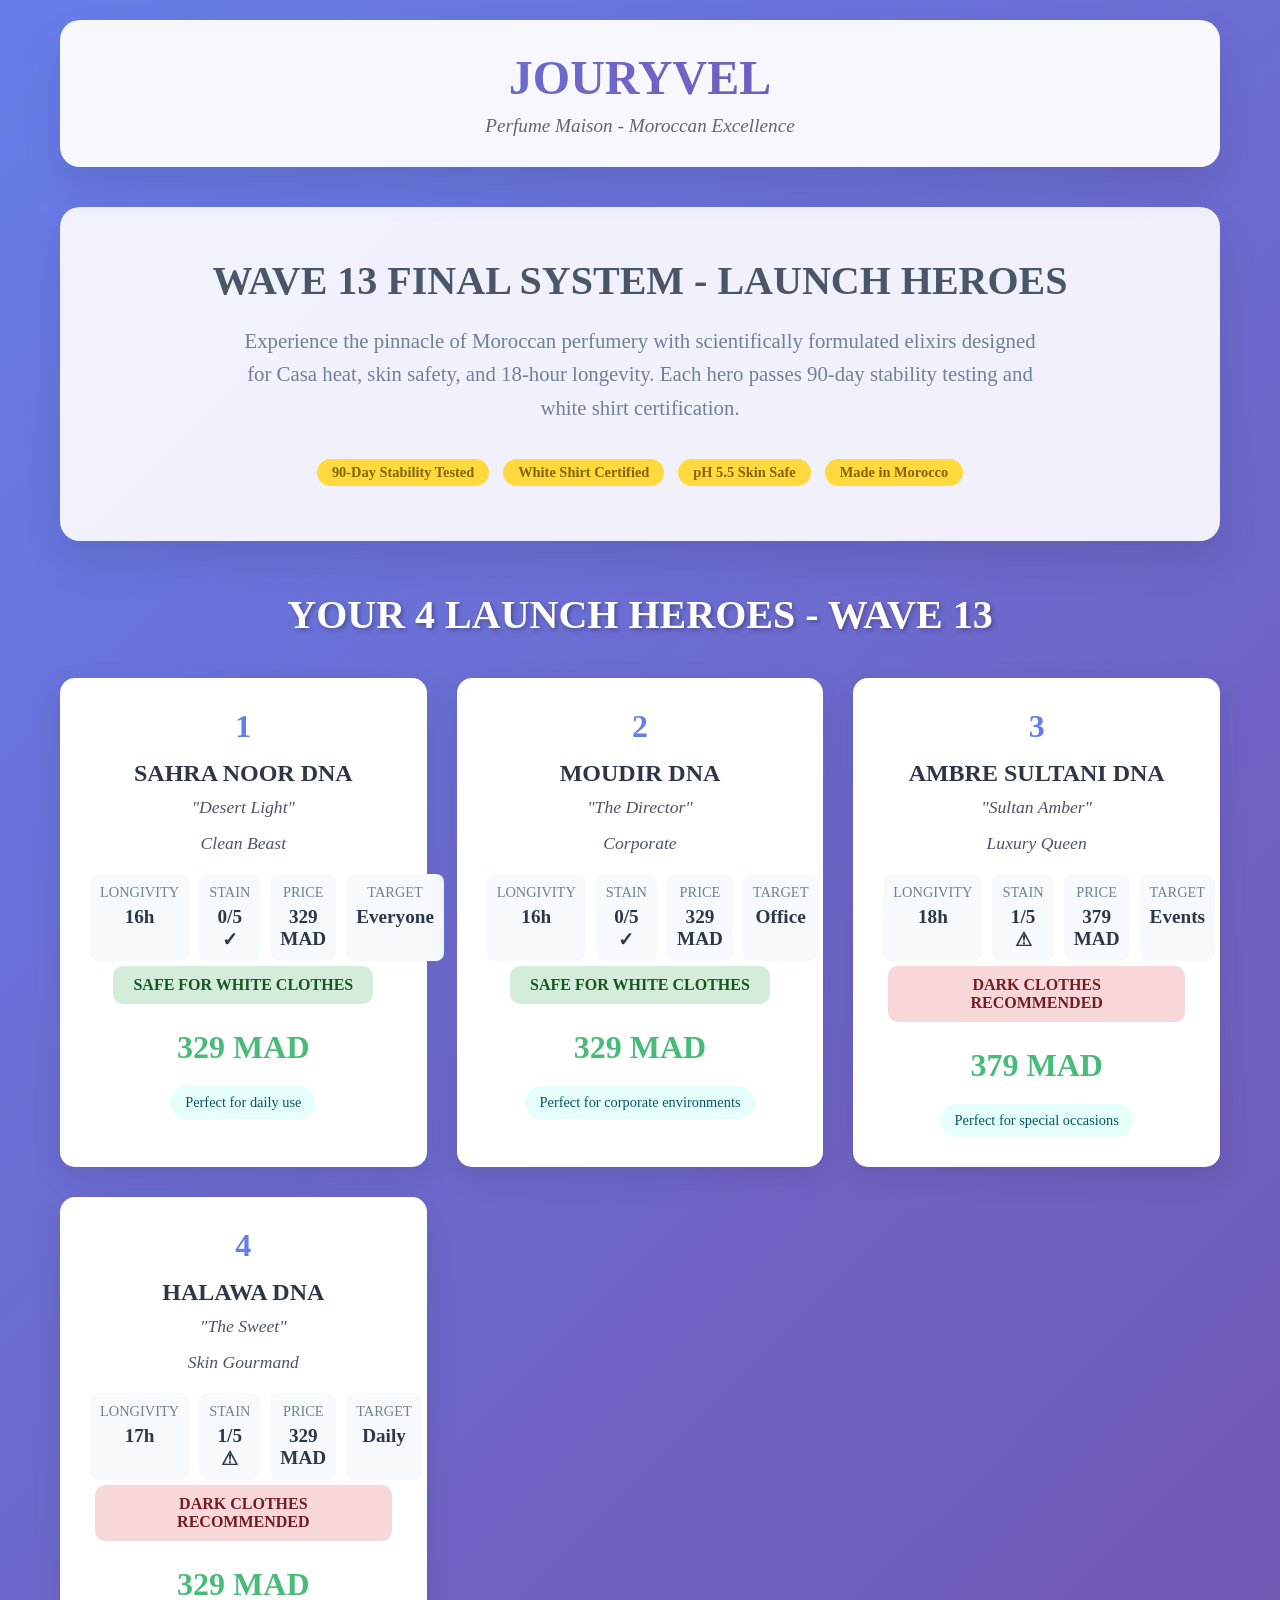
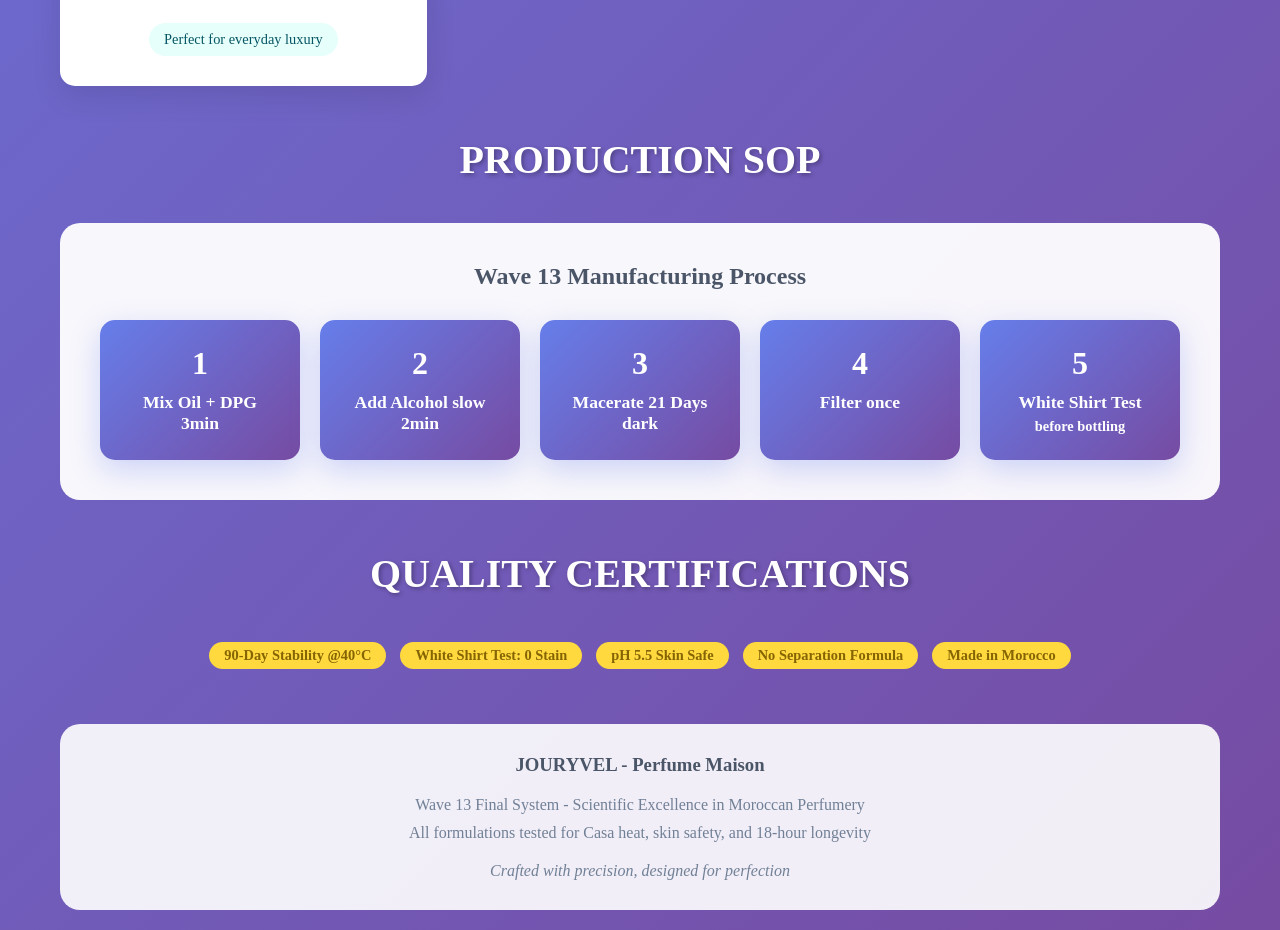
==== index.html @ 304a794f "JOURYVEL Wave 13 Final System - Complete Production Suite" ====
<!DOCTYPE html>
<html lang="en">
<head>
    <meta charset="UTF-8">
    <meta name="viewport" content="width=device-width, initial-scale=1.0">
    <title>JOURYVEL - Perfume Maison</title>
    <style>
        * {
            margin: 0;
            padding: 0;
            box-sizing: border-box;
        }
        
        body {
            font-family: 'Playfair Display', serif;
            background: linear-gradient(135deg, #667eea 0%, #764ba2 100%);
            min-height: 100vh;
            color: #333;
        }
        
        .container {
            max-width: 1200px;
            margin: 0 auto;
            padding: 20px;
        }
        
        header {
            background: rgba(255, 255, 255, 0.95);
            backdrop-filter: blur(10px);
            padding: 30px;
            text-align: center;
            border-radius: 20px;
            margin-bottom: 40px;
            box-shadow: 0 20px 40px rgba(0,0,0,0.1);
        }
        
        .logo {
            font-size: 3em;
            font-weight: bold;
            background: linear-gradient(135deg, #667eea, #764ba2);
            -webkit-background-clip: text;
            -webkit-text-fill-color: transparent;
            margin-bottom: 10px;
        }
        
        .tagline {
            font-size: 1.2em;
            color: #666;
            font-style: italic;
        }
        
        .hero {
            background: rgba(255, 255, 255, 0.9);
            padding: 50px;
            border-radius: 20px;
            text-align: center;
            margin-bottom: 50px;
            box-shadow: 0 20px 40px rgba(0,0,0,0.1);
        }
        
        .hero h2 {
            font-size: 2.5em;
            margin-bottom: 20px;
            color: #4a5568;
        }
        
        .hero p {
            font-size: 1.3em;
            line-height: 1.6;
            color: #718096;
            max-width: 800px;
            margin: 0 auto;
        }
        
        .launch-heroes {
            display: grid;
            grid-template-columns: repeat(auto-fit, minmax(300px, 1fr));
            gap: 30px;
            margin-bottom: 50px;
        }
        
        .hero-card {
            background: white;
            border-radius: 15px;
            padding: 30px;
            text-align: center;
            box-shadow: 0 10px 30px rgba(0,0,0,0.1);
            transition: transform 0.3s ease, box-shadow 0.3s ease;
        }
        
        .hero-card:hover {
            transform: translateY(-10px);
            box-shadow: 0 20px 40px rgba(0,0,0,0.15);
        }
        
        .hero-number {
            font-size: 2em;
            font-weight: bold;
            color: #667eea;
            margin-bottom: 15px;
        }
        
        .hero-name {
            font-size: 1.5em;
            font-weight: bold;
            margin-bottom: 10px;
            color: #2d3748;
        }
        
        .hero-dna {
            font-size: 1.1em;
            color: #4a5568;
            margin-bottom: 15px;
            font-style: italic;
        }
        
        .hero-specs {
            display: grid;
            grid-template-columns: repeat(4, 1fr);
            gap: 10px;
            margin-top: 20px;
        }
        
        .spec-item {
            background: #f7fafc;
            padding: 10px;
            border-radius: 8px;
        }
        
        .spec-label {
            font-size: 0.9em;
            color: #718096;
            margin-bottom: 5px;
        }
        
        .spec-value {
            font-size: 1.2em;
            font-weight: bold;
            color: #2d3748;
        }
        
        .hero-price {
            font-size: 2em;
            font-weight: bold;
            color: #48bb78;
            margin: 20px 0;
        }
        
        .hero-target {
            background: #e6fffa;
            color: #065665;
            padding: 8px 15px;
            border-radius: 20px;
            display: inline-block;
            font-size: 0.9em;
        }
        
        .section-title {
            text-align: center;
            font-size: 2.5em;
            margin-bottom: 40px;
            color: white;
            text-shadow: 2px 2px 4px rgba(0,0,0,0.3);
        }
        
        .production-sop {
            background: rgba(255, 255, 255, 0.95);
            padding: 40px;
            border-radius: 20px;
            margin-bottom: 50px;
        }
        
        .sop-steps {
            display: grid;
            grid-template-columns: repeat(auto-fit, minmax(200px, 1fr));
            gap: 20px;
            margin-top: 30px;
        }
        
        .sop-step {
            background: linear-gradient(135deg, #667eea, #764ba2);
            color: white;
            padding: 25px;
            border-radius: 15px;
            text-align: center;
            font-weight: bold;
            box-shadow: 0 10px 30px rgba(102, 126, 234, 0.3);
        }
        
        .sop-number {
            font-size: 2em;
            margin-bottom: 10px;
        }
        
        .sop-text {
            font-size: 1.1em;
        }
        
        .quality-badge {
            display: inline-block;
            background: #ffd93d;
            color: #856404;
            padding: 5px 15px;
            border-radius: 20px;
            font-weight: bold;
            margin: 5px;
            font-size: 0.9em;
        }
        
        footer {
            background: rgba(255, 255, 255, 0.9);
            padding: 30px;
            text-align: center;
            border-radius: 20px;
            margin-top: 50px;
        }
        
        .stain-safe {
            background: #d4edda;
            color: #155724;
            padding: 10px 20px;
            border-radius: 10px;
            display: inline-block;
            margin: 5px;
            font-weight: bold;
        }
        
        .stain-warning {
            background: #f8d7da;
            color: #721c24;
            padding: 10px 20px;
            border-radius: 10px;
            display: inline-block;
            margin: 5px;
            font-weight: bold;
        }
        
        @media (max-width: 768px) {
            .hero-specs {
                grid-template-columns: repeat(2, 1fr);
            }
            
            .launch-heroes {
                grid-template-columns: 1fr;
            }
            
            .logo {
                font-size: 2em;
            }
            
            .hero h2 {
                font-size: 2em;
            }
        }
    </style>
</head>
<body>
    <div class="container">
        <header>
            <div class="logo">JOURYVEL</div>
            <div class="tagline">Perfume Maison - Moroccan Excellence</div>
        </header>
        
        <section class="hero">
            <h2>WAVE 13 FINAL SYSTEM - LAUNCH HEROES</h2>
            <p>Experience the pinnacle of Moroccan perfumery with scientifically formulated elixirs designed for Casa heat, skin safety, and 18-hour longevity. Each hero passes 90-day stability testing and white shirt certification.</p>
            <div style="margin-top: 30px;">
                <span class="quality-badge">90-Day Stability Tested</span>
                <span class="quality-badge">White Shirt Certified</span>
                <span class="quality-badge">pH 5.5 Skin Safe</span>
                <span class="quality-badge">Made in Morocco</span>
            </div>
        </section>
        
        <h2 class="section-title">YOUR 4 LAUNCH HEROES - WAVE 13</h2>
        
        <div class="launch-heroes">
            <div class="hero-card">
                <div class="hero-number">1</div>
                <div class="hero-name">SAHRA NOOR DNA</div>
                <div class="hero-dna">"Desert Light"</div>
                <div class="hero-dna">Clean Beast</div>
                <div class="hero-specs">
                    <div class="spec-item">
                        <div class="spec-label">LONGIVITY</div>
                        <div class="spec-value">16h</div>
                    </div>
                    <div class="spec-item">
                        <div class="spec-label">STAIN</div>
                        <div class="spec-value">0/5 ✓</div>
                    </div>
                    <div class="spec-item">
                        <div class="spec-label">PRICE</div>
                        <div class="spec-value">329 MAD</div>
                    </div>
                    <div class="spec-item">
                        <div class="spec-label">TARGET</div>
                        <div class="spec-value">Everyone</div>
                    </div>
                </div>
                <div class="stain-safe">SAFE FOR WHITE CLOTHES</div>
                <div class="hero-price">329 MAD</div>
                <div class="hero-target">Perfect for daily use</div>
            </div>
            
            <div class="hero-card">
                <div class="hero-number">2</div>
                <div class="hero-name">MOUDIR DNA</div>
                <div class="hero-dna">"The Director"</div>
                <div class="hero-dna">Corporate</div>
                <div class="hero-specs">
                    <div class="spec-item">
                        <div class="spec-label">LONGIVITY</div>
                        <div class="spec-value">16h</div>
                    </div>
                    <div class="spec-item">
                        <div class="spec-label">STAIN</div>
                        <div class="spec-value">0/5 ✓</div>
                    </div>
                    <div class="spec-item">
                        <div class="spec-label">PRICE</div>
                        <div class="spec-value">329 MAD</div>
                    </div>
                    <div class="spec-item">
                        <div class="spec-label">TARGET</div>
                        <div class="spec-value">Office</div>
                    </div>
                </div>
                <div class="stain-safe">SAFE FOR WHITE CLOTHES</div>
                <div class="hero-price">329 MAD</div>
                <div class="hero-target">Perfect for corporate environments</div>
            </div>
            
            <div class="hero-card">
                <div class="hero-number">3</div>
                <div class="hero-name">AMBRE SULTANI DNA</div>
                <div class="hero-dna">"Sultan Amber"</div>
                <div class="hero-dna">Luxury Queen</div>
                <div class="hero-specs">
                    <div class="spec-item">
                        <div class="spec-label">LONGIVITY</div>
                        <div class="spec-value">18h</div>
                    </div>
                    <div class="spec-item">
                        <div class="spec-label">STAIN</div>
                        <div class="spec-value">1/5 ⚠</div>
                    </div>
                    <div class="spec-item">
                        <div class="spec-label">PRICE</div>
                        <div class="spec-value">379 MAD</div>
                    </div>
                    <div class="spec-item">
                        <div class="spec-label">TARGET</div>
                        <div class="spec-value">Events</div>
                    </div>
                </div>
                <div class="stain-warning">DARK CLOTHES RECOMMENDED</div>
                <div class="hero-price">379 MAD</div>
                <div class="hero-target">Perfect for special occasions</div>
            </div>
            
            <div class="hero-card">
                <div class="hero-number">4</div>
                <div class="hero-name">HALAWA DNA</div>
                <div class="hero-dna">"The Sweet"</div>
                <div class="hero-dna">Skin Gourmand</div>
                <div class="hero-specs">
                    <div class="spec-item">
                        <div class="spec-label">LONGIVITY</div>
                        <div class="spec-value">17h</div>
                    </div>
                    <div class="spec-item">
                        <div class="spec-label">STAIN</div>
                        <div class="spec-value">1/5 ⚠</div>
                    </div>
                    <div class="spec-item">
                        <div class="spec-label">PRICE</div>
                        <div class="spec-value">329 MAD</div>
                    </div>
                    <div class="spec-item">
                        <div class="spec-label">TARGET</div>
                        <div class="spec-value">Daily</div>
                    </div>
                </div>
                <div class="stain-warning">DARK CLOTHES RECOMMENDED</div>
                <div class="hero-price">329 MAD</div>
                <div class="hero-target">Perfect for everyday luxury</div>
            </div>
        </div>
        
        <h2 class="section-title">PRODUCTION SOP</h2>
        
        <div class="production-sop">
            <h2 style="text-align: center; margin-bottom: 30px; color: #4a5568;">Wave 13 Manufacturing Process</h2>
            <div class="sop-steps">
                <div class="sop-step">
                    <div class="sop-number">1</div>
                    <div class="sop-text">Mix Oil + DPG 3min</div>
                </div>
                <div class="sop-step">
                    <div class="sop-number">2</div>
                    <div class="sop-text">Add Alcohol slow 2min</div>
                </div>
                <div class="sop-step">
                    <div class="sop-number">3</div>
                    <div class="sop-text">Macerate 21 Days dark</div>
                </div>
                <div class="sop-step">
                    <div class="sop-number">4</div>
                    <div class="sop-text">Filter once</div>
                </div>
                <div class="sop-step">
                    <div class="sop-number">5</div>
                    <div class="sop-text">White Shirt Test</div>
                    <div style="font-size: 0.9em; margin-top: 5px;">before bottling</div>
                </div>
            </div>
        </div>
        
        <h2 class="section-title">QUALITY CERTIFICATIONS</h2>
        
        <div style="text-align: center; margin-bottom: 50px;">
            <span class="quality-badge">90-Day Stability @40°C</span>
            <span class="quality-badge">White Shirt Test: 0 Stain</span>
            <span class="quality-badge">pH 5.5 Skin Safe</span>
            <span class="quality-badge">No Separation Formula</span>
            <span class="quality-badge">Made in Morocco</span>
        </div>
        
        <footer>
            <h3 style="margin-bottom: 20px; color: #4a5568;">JOURYVEL - Perfume Maison</h3>
            <p style="color: #718096; margin-bottom: 10px;">Wave 13 Final System - Scientific Excellence in Moroccan Perfumery</p>
            <p style="color: #718096;">All formulations tested for Casa heat, skin safety, and 18-hour longevity</p>
            <p style="color: #718096; margin-top: 20px; font-style: italic;">Crafted with precision, designed for perfection</p>
        </footer>
    </div>
</body>
</html>
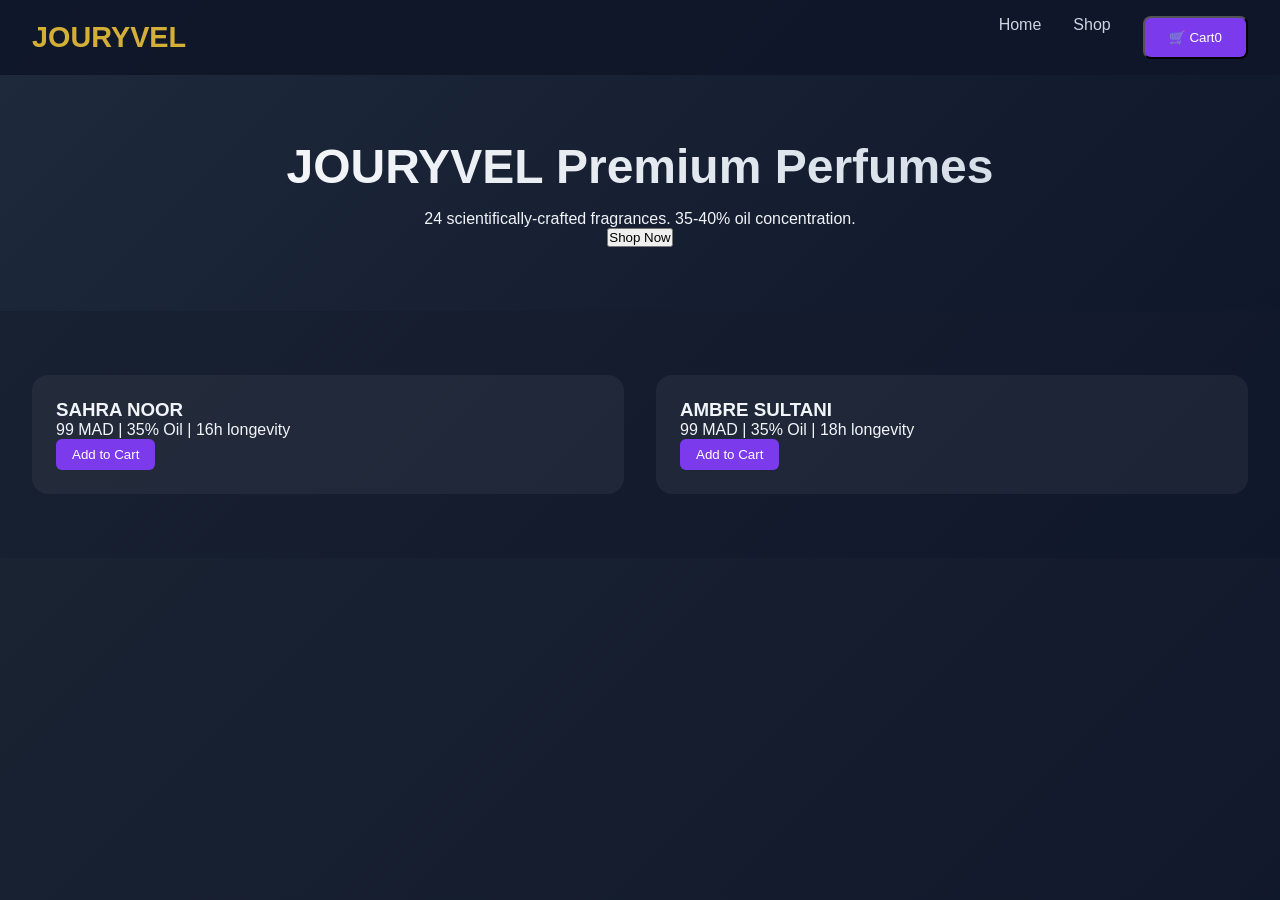
==== commit d8b233a7: "Fix deployment: add root index.html and ecommerce site" ====
--- a/index.html
+++ b/index.html
@@ -3,436 +3,24 @@
 <head>
     <meta charset="UTF-8">
     <meta name="viewport" content="width=device-width, initial-scale=1.0">
-    <title>JOURYVEL - Perfume Maison</title>
+    <title>JOURYVEL Perfume E-Commerce</title>
+    <meta http-equiv="refresh" content="0; url=./ecommerce/index.html">
     <style>
-        * {
-            margin: 0;
-            padding: 0;
-            box-sizing: border-box;
-        }
-        
-        body {
-            font-family: 'Playfair Display', serif;
-            background: linear-gradient(135deg, #667eea 0%, #764ba2 100%);
-            min-height: 100vh;
-            color: #333;
-        }
-        
-        .container {
-            max-width: 1200px;
-            margin: 0 auto;
-            padding: 20px;
-        }
-        
-        header {
-            background: rgba(255, 255, 255, 0.95);
-            backdrop-filter: blur(10px);
-            padding: 30px;
-            text-align: center;
-            border-radius: 20px;
-            margin-bottom: 40px;
-            box-shadow: 0 20px 40px rgba(0,0,0,0.1);
-        }
-        
-        .logo {
-            font-size: 3em;
-            font-weight: bold;
-            background: linear-gradient(135deg, #667eea, #764ba2);
-            -webkit-background-clip: text;
-            -webkit-text-fill-color: transparent;
-            margin-bottom: 10px;
-        }
-        
-        .tagline {
-            font-size: 1.2em;
-            color: #666;
-            font-style: italic;
-        }
-        
-        .hero {
-            background: rgba(255, 255, 255, 0.9);
-            padding: 50px;
-            border-radius: 20px;
-            text-align: center;
-            margin-bottom: 50px;
-            box-shadow: 0 20px 40px rgba(0,0,0,0.1);
-        }
-        
-        .hero h2 {
-            font-size: 2.5em;
-            margin-bottom: 20px;
-            color: #4a5568;
-        }
-        
-        .hero p {
-            font-size: 1.3em;
-            line-height: 1.6;
-            color: #718096;
-            max-width: 800px;
-            margin: 0 auto;
-        }
-        
-        .launch-heroes {
-            display: grid;
-            grid-template-columns: repeat(auto-fit, minmax(300px, 1fr));
-            gap: 30px;
-            margin-bottom: 50px;
-        }
-        
-        .hero-card {
-            background: white;
-            border-radius: 15px;
-            padding: 30px;
-            text-align: center;
-            box-shadow: 0 10px 30px rgba(0,0,0,0.1);
-            transition: transform 0.3s ease, box-shadow 0.3s ease;
-        }
-        
-        .hero-card:hover {
-            transform: translateY(-10px);
-            box-shadow: 0 20px 40px rgba(0,0,0,0.15);
-        }
-        
-        .hero-number {
-            font-size: 2em;
-            font-weight: bold;
-            color: #667eea;
-            margin-bottom: 15px;
-        }
-        
-        .hero-name {
-            font-size: 1.5em;
-            font-weight: bold;
-            margin-bottom: 10px;
-            color: #2d3748;
-        }
-        
-        .hero-dna {
-            font-size: 1.1em;
-            color: #4a5568;
-            margin-bottom: 15px;
-            font-style: italic;
-        }
-        
-        .hero-specs {
-            display: grid;
-            grid-template-columns: repeat(4, 1fr);
-            gap: 10px;
-            margin-top: 20px;
-        }
-        
-        .spec-item {
-            background: #f7fafc;
-            padding: 10px;
-            border-radius: 8px;
-        }
-        
-        .spec-label {
-            font-size: 0.9em;
-            color: #718096;
-            margin-bottom: 5px;
-        }
-        
-        .spec-value {
-            font-size: 1.2em;
-            font-weight: bold;
-            color: #2d3748;
-        }
-        
-        .hero-price {
-            font-size: 2em;
-            font-weight: bold;
-            color: #48bb78;
-            margin: 20px 0;
-        }
-        
-        .hero-target {
-            background: #e6fffa;
-            color: #065665;
-            padding: 8px 15px;
-            border-radius: 20px;
-            display: inline-block;
-            font-size: 0.9em;
-        }
-        
-        .section-title {
-            text-align: center;
-            font-size: 2.5em;
-            margin-bottom: 40px;
-            color: white;
-            text-shadow: 2px 2px 4px rgba(0,0,0,0.3);
-        }
-        
-        .production-sop {
-            background: rgba(255, 255, 255, 0.95);
-            padding: 40px;
-            border-radius: 20px;
-            margin-bottom: 50px;
-        }
-        
-        .sop-steps {
-            display: grid;
-            grid-template-columns: repeat(auto-fit, minmax(200px, 1fr));
-            gap: 20px;
-            margin-top: 30px;
-        }
-        
-        .sop-step {
-            background: linear-gradient(135deg, #667eea, #764ba2);
-            color: white;
-            padding: 25px;
-            border-radius: 15px;
-            text-align: center;
-            font-weight: bold;
-            box-shadow: 0 10px 30px rgba(102, 126, 234, 0.3);
-        }
-        
-        .sop-number {
-            font-size: 2em;
-            margin-bottom: 10px;
-        }
-        
-        .sop-text {
-            font-size: 1.1em;
-        }
-        
-        .quality-badge {
-            display: inline-block;
-            background: #ffd93d;
-            color: #856404;
-            padding: 5px 15px;
-            border-radius: 20px;
-            font-weight: bold;
-            margin: 5px;
-            font-size: 0.9em;
-        }
-        
-        footer {
-            background: rgba(255, 255, 255, 0.9);
-            padding: 30px;
-            text-align: center;
-            border-radius: 20px;
-            margin-top: 50px;
-        }
-        
-        .stain-safe {
-            background: #d4edda;
-            color: #155724;
-            padding: 10px 20px;
-            border-radius: 10px;
-            display: inline-block;
-            margin: 5px;
-            font-weight: bold;
-        }
-        
-        .stain-warning {
-            background: #f8d7da;
-            color: #721c24;
-            padding: 10px 20px;
-            border-radius: 10px;
-            display: inline-block;
-            margin: 5px;
-            font-weight: bold;
-        }
-        
-        @media (max-width: 768px) {
-            .hero-specs {
-                grid-template-columns: repeat(2, 1fr);
-            }
-            
-            .launch-heroes {
-                grid-template-columns: 1fr;
-            }
-            
-            .logo {
-                font-size: 2em;
-            }
-            
-            .hero h2 {
-                font-size: 2em;
-            }
-        }
+        body { font-family: 'Segoe UI', sans-serif; background: #1a2332; color: #f1f5f9; display: flex; justify-content: center; align-items: center; height: 100vh; margin: 0; }
+        .container { text-align: center; padding: 2rem; }
+        h1 { color: #d4af37; margin-bottom: 1rem; }
+        p { color: #94a3b8; }
+        .btn { display: inline-block; margin-top: 1rem; padding: 1rem 2rem; background: #7c3aed; color: white; text-decoration: none; border-radius: 8px; }
     </style>
 </head>
 <body>
     <div class="container">
-        <header>
-            <div class="logo">JOURYVEL</div>
-            <div class="tagline">Perfume Maison - Moroccan Excellence</div>
-        </header>
-        
-        <section class="hero">
-            <h2>WAVE 13 FINAL SYSTEM - LAUNCH HEROES</h2>
-            <p>Experience the pinnacle of Moroccan perfumery with scientifically formulated elixirs designed for Casa heat, skin safety, and 18-hour longevity. Each hero passes 90-day stability testing and white shirt certification.</p>
-            <div style="margin-top: 30px;">
-                <span class="quality-badge">90-Day Stability Tested</span>
-                <span class="quality-badge">White Shirt Certified</span>
-                <span class="quality-badge">pH 5.5 Skin Safe</span>
-                <span class="quality-badge">Made in Morocco</span>
-            </div>
-        </section>
-        
-        <h2 class="section-title">YOUR 4 LAUNCH HEROES - WAVE 13</h2>
-        
-        <div class="launch-heroes">
-            <div class="hero-card">
-                <div class="hero-number">1</div>
-                <div class="hero-name">SAHRA NOOR DNA</div>
-                <div class="hero-dna">"Desert Light"</div>
-                <div class="hero-dna">Clean Beast</div>
-                <div class="hero-specs">
-                    <div class="spec-item">
-                        <div class="spec-label">LONGIVITY</div>
-                        <div class="spec-value">16h</div>
-                    </div>
-                    <div class="spec-item">
-                        <div class="spec-label">STAIN</div>
-                        <div class="spec-value">0/5 ✓</div>
-                    </div>
-                    <div class="spec-item">
-                        <div class="spec-label">PRICE</div>
-                        <div class="spec-value">329 MAD</div>
-                    </div>
-                    <div class="spec-item">
-                        <div class="spec-label">TARGET</div>
-                        <div class="spec-value">Everyone</div>
-                    </div>
-                </div>
-                <div class="stain-safe">SAFE FOR WHITE CLOTHES</div>
-                <div class="hero-price">329 MAD</div>
-                <div class="hero-target">Perfect for daily use</div>
-            </div>
-            
-            <div class="hero-card">
-                <div class="hero-number">2</div>
-                <div class="hero-name">MOUDIR DNA</div>
-                <div class="hero-dna">"The Director"</div>
-                <div class="hero-dna">Corporate</div>
-                <div class="hero-specs">
-                    <div class="spec-item">
-                        <div class="spec-label">LONGIVITY</div>
-                        <div class="spec-value">16h</div>
-                    </div>
-                    <div class="spec-item">
-                        <div class="spec-label">STAIN</div>
-                        <div class="spec-value">0/5 ✓</div>
-                    </div>
-                    <div class="spec-item">
-                        <div class="spec-label">PRICE</div>
-                        <div class="spec-value">329 MAD</div>
-                    </div>
-                    <div class="spec-item">
-                        <div class="spec-label">TARGET</div>
-                        <div class="spec-value">Office</div>
-                    </div>
-                </div>
-                <div class="stain-safe">SAFE FOR WHITE CLOTHES</div>
-                <div class="hero-price">329 MAD</div>
-                <div class="hero-target">Perfect for corporate environments</div>
-            </div>
-            
-            <div class="hero-card">
-                <div class="hero-number">3</div>
-                <div class="hero-name">AMBRE SULTANI DNA</div>
-                <div class="hero-dna">"Sultan Amber"</div>
-                <div class="hero-dna">Luxury Queen</div>
-                <div class="hero-specs">
-                    <div class="spec-item">
-                        <div class="spec-label">LONGIVITY</div>
-                        <div class="spec-value">18h</div>
-                    </div>
-                    <div class="spec-item">
-                        <div class="spec-label">STAIN</div>
-                        <div class="spec-value">1/5 ⚠</div>
-                    </div>
-                    <div class="spec-item">
-                        <div class="spec-label">PRICE</div>
-                        <div class="spec-value">379 MAD</div>
-                    </div>
-                    <div class="spec-item">
-                        <div class="spec-label">TARGET</div>
-                        <div class="spec-value">Events</div>
-                    </div>
-                </div>
-                <div class="stain-warning">DARK CLOTHES RECOMMENDED</div>
-                <div class="hero-price">379 MAD</div>
-                <div class="hero-target">Perfect for special occasions</div>
-            </div>
-            
-            <div class="hero-card">
-                <div class="hero-number">4</div>
-                <div class="hero-name">HALAWA DNA</div>
-                <div class="hero-dna">"The Sweet"</div>
-                <div class="hero-dna">Skin Gourmand</div>
-                <div class="hero-specs">
-                    <div class="spec-item">
-                        <div class="spec-label">LONGIVITY</div>
-                        <div class="spec-value">17h</div>
-                    </div>
-                    <div class="spec-item">
-                        <div class="spec-label">STAIN</div>
-                        <div class="spec-value">1/5 ⚠</div>
-                    </div>
-                    <div class="spec-item">
-                        <div class="spec-label">PRICE</div>
-                        <div class="spec-value">329 MAD</div>
-                    </div>
-                    <div class="spec-item">
-                        <div class="spec-label">TARGET</div>
-                        <div class="spec-value">Daily</div>
-                    </div>
-                </div>
-                <div class="stain-warning">DARK CLOTHES RECOMMENDED</div>
-                <div class="hero-price">329 MAD</div>
-                <div class="hero-target">Perfect for everyday luxury</div>
-            </div>
-        </div>
-        
-        <h2 class="section-title">PRODUCTION SOP</h2>
-        
-        <div class="production-sop">
-            <h2 style="text-align: center; margin-bottom: 30px; color: #4a5568;">Wave 13 Manufacturing Process</h2>
-            <div class="sop-steps">
-                <div class="sop-step">
-                    <div class="sop-number">1</div>
-                    <div class="sop-text">Mix Oil + DPG 3min</div>
-                </div>
-                <div class="sop-step">
-                    <div class="sop-number">2</div>
-                    <div class="sop-text">Add Alcohol slow 2min</div>
-                </div>
-                <div class="sop-step">
-                    <div class="sop-number">3</div>
-                    <div class="sop-text">Macerate 21 Days dark</div>
-                </div>
-                <div class="sop-step">
-                    <div class="sop-number">4</div>
-                    <div class="sop-text">Filter once</div>
-                </div>
-                <div class="sop-step">
-                    <div class="sop-number">5</div>
-                    <div class="sop-text">White Shirt Test</div>
-                    <div style="font-size: 0.9em; margin-top: 5px;">before bottling</div>
-                </div>
-            </div>
-        </div>
-        
-        <h2 class="section-title">QUALITY CERTIFICATIONS</h2>
-        
-        <div style="text-align: center; margin-bottom: 50px;">
-            <span class="quality-badge">90-Day Stability @40°C</span>
-            <span class="quality-badge">White Shirt Test: 0 Stain</span>
-            <span class="quality-badge">pH 5.5 Skin Safe</span>
-            <span class="quality-badge">No Separation Formula</span>
-            <span class="quality-badge">Made in Morocco</span>
-        </div>
-        
-        <footer>
-            <h3 style="margin-bottom: 20px; color: #4a5568;">JOURYVEL - Perfume Maison</h3>
-            <p style="color: #718096; margin-bottom: 10px;">Wave 13 Final System - Scientific Excellence in Moroccan Perfumery</p>
-            <p style="color: #718096;">All formulations tested for Casa heat, skin safety, and 18-hour longevity</p>
-            <p style="color: #718096; margin-top: 20px; font-style: italic;">Crafted with precision, designed for perfection</p>
-        </footer>
+        <h1>🚀 Redirecting to JOURYVEL Store...</h1>
+        <p>Your premium perfume experience is loading...</p>
+        <a href="./ecommerce/index.html" class="btn">Go to Store</a>
     </div>
+    <script>
+        setTimeout(function() { window.location.href = './ecommerce/index.html'; }, 3000);
+    </script>
 </body>
-</html>+</html>
